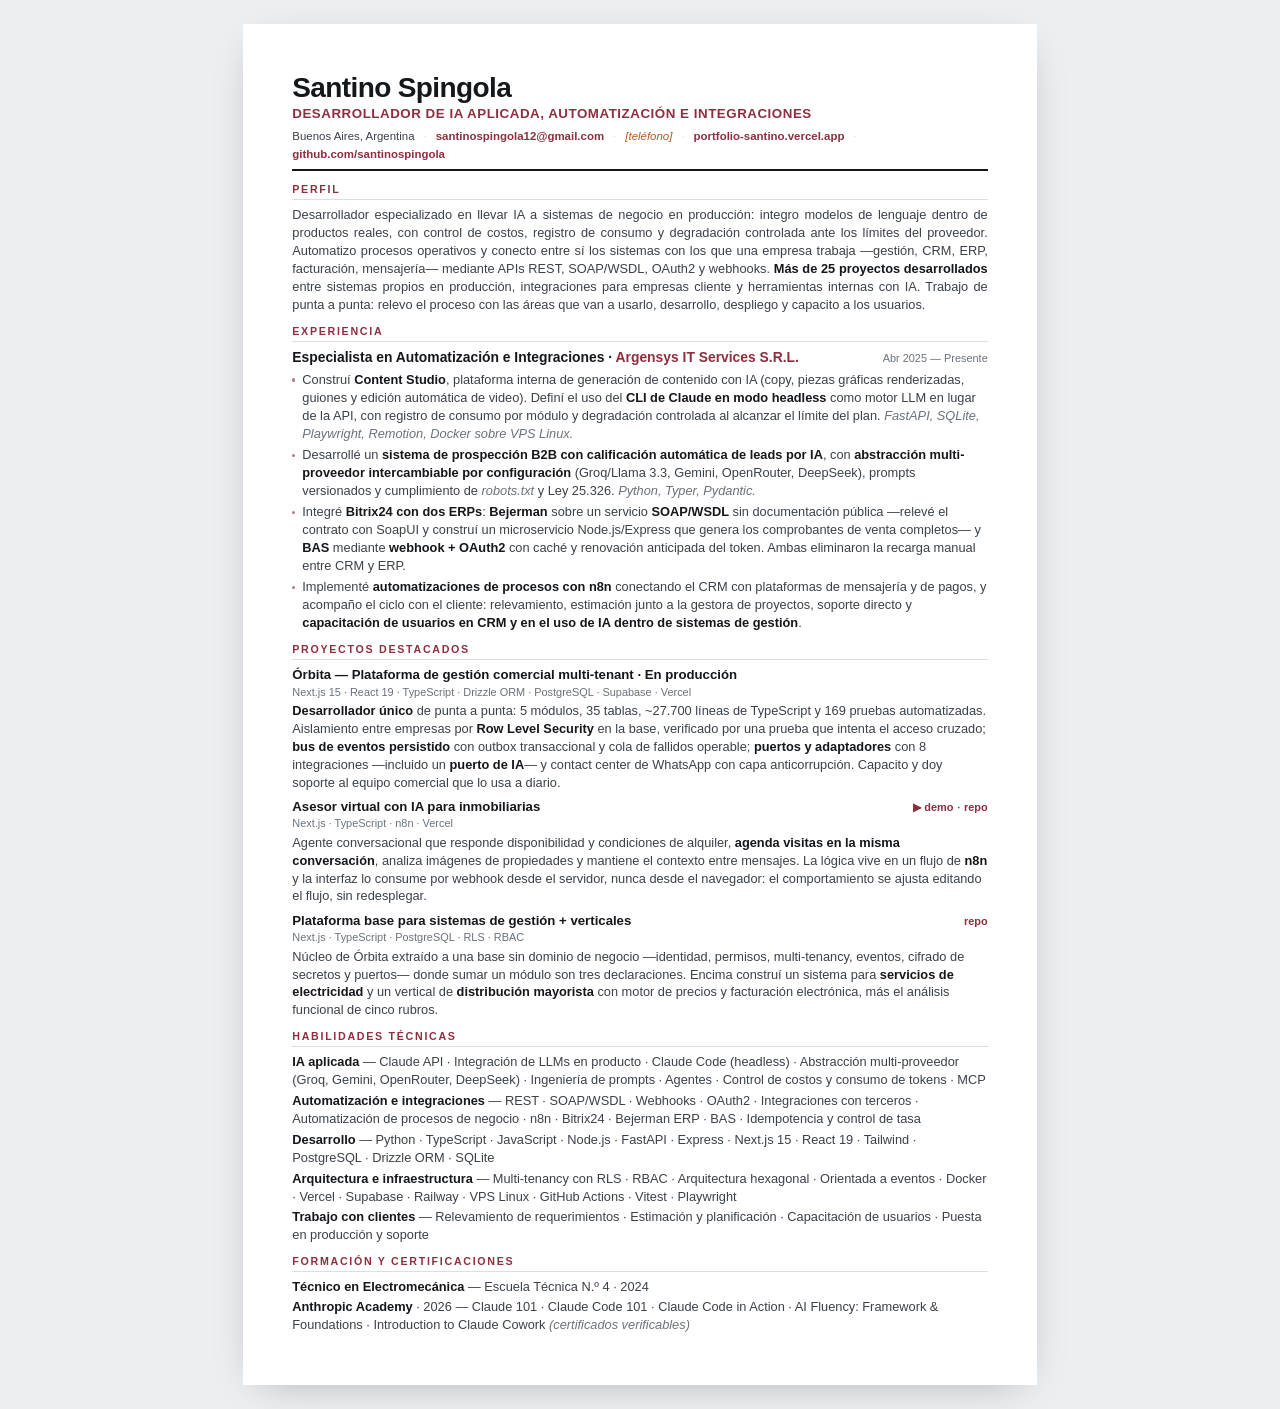
==== cv/index.html @ d1984c94 "CV publicado en /cv y enlazado desde nav, hero y contacto" ====
<!DOCTYPE html>
<html lang="es">
<head>
<meta charset="UTF-8">
<meta name="viewport" content="width=device-width, initial-scale=1.0">
<title>CV — Santino Spingola</title>
<style>
  @page { size: A4; margin: 11mm 12mm; }

  :root{
    --ink:#14171b;
    --soft:#3a4149;
    --mute:#6a727b;
    --line:#dbdfe4;
    --accent:#8E2F3F;
  }

  *{margin:0;padding:0;box-sizing:border-box;}
  body{
    font-family:"Inter","Segoe UI",Helvetica,Arial,sans-serif;
    color:var(--ink);
    background:#eceff2;
    font-size:9.6pt;
    line-height:1.4;
    -webkit-font-smoothing:antialiased;
  }
  .sheet{
    max-width:210mm; margin:24px auto; background:#fff;
    padding:13mm 13mm; box-shadow:0 10px 40px -18px rgba(0,0,0,.35);
  }

  header{border-bottom:2px solid var(--ink);padding-bottom:7px;margin-bottom:11px;}
  h1{font-size:21pt;line-height:1.05;letter-spacing:-.022em;font-weight:700;}
  .role{
    font-size:10pt;font-weight:600;color:var(--accent);
    letter-spacing:.04em;text-transform:uppercase;margin-top:2px;
  }
  .contact{
    margin-top:5px;font-size:8.6pt;color:var(--soft);
    display:flex;flex-wrap:wrap;gap:2px 9px;align-items:baseline;
  }
  .contact a{color:var(--accent);text-decoration:none;font-weight:600;}
  .contact .sep{color:var(--line);}
  .todo{color:#b4551d;font-style:italic;}

  section{margin-top:10px;}
  h2{
    font-size:8pt;font-weight:700;letter-spacing:.16em;text-transform:uppercase;
    color:var(--accent);border-bottom:1px solid var(--line);
    padding-bottom:2px;margin-bottom:6px;
  }
  .lead{color:var(--soft);text-align:justify;}

  .job-head{display:flex;justify-content:space-between;align-items:baseline;gap:12px;margin-bottom:4px;}
  .job-title{font-size:10.4pt;font-weight:700;}
  .job-title .org{color:var(--accent);}
  .job-date{font-size:8.2pt;color:var(--mute);white-space:nowrap;font-variant-numeric:tabular-nums;}

  ul{list-style:none;}
  li{position:relative;padding-left:10px;margin-bottom:3.5px;color:var(--soft);}
  li::before{
    content:"";position:absolute;left:0;top:.58em;
    width:3.2px;height:3.2px;border-radius:50%;background:var(--accent);opacity:.65;
  }
  b,strong{color:var(--ink);font-weight:650;}
  i{color:var(--mute);}

  .proj{margin-bottom:6.5px;}
  .proj:last-child{margin-bottom:0;}
  .proj-top{display:flex;justify-content:space-between;align-items:baseline;gap:10px;flex-wrap:wrap;}
  .proj-name{font-size:9.9pt;font-weight:700;}
  .proj-link{font-size:8.2pt;color:var(--accent);text-decoration:none;font-weight:600;white-space:nowrap;}
  .proj-stack{font-size:8.2pt;color:var(--mute);margin:0 0 2px;}
  .proj-txt{color:var(--soft);}

  .skill{color:var(--soft);margin-bottom:3px;}
  .skill b{color:var(--ink);}
  .row{color:var(--soft);margin-bottom:2px;}
  .row b{color:var(--ink);}

  @media print{
    body{background:#fff;font-size:8.7pt;line-height:1.32;}
    .sheet{box-shadow:none;margin:0;padding:0;max-width:none;}
    h1{font-size:19pt;}
    section{margin-top:8px;}
    h2{margin-bottom:5px;}
    li{margin-bottom:3px;}
    .skill{margin-bottom:2.5px;}
    .proj{margin-bottom:5.5px;}
    h2{break-after:avoid;}
    a{color:var(--accent)!important;}
  }
</style>
</head>
<body>
<div class="sheet">

  <header>
    <h1>Santino Spingola</h1>
    <p class="role">Desarrollador de IA Aplicada, Automatización e Integraciones</p>
    <div class="contact">
      <span>Buenos Aires, Argentina</span><span class="sep">·</span>
      <a href="mailto:santinospingola12@gmail.com">santinospingola12@gmail.com</a><span class="sep">·</span>
      <span class="todo">[teléfono]</span><span class="sep">·</span>
      <a href="https://portfolio-santino.vercel.app">portfolio-santino.vercel.app</a><span class="sep">·</span>
      <a href="https://github.com/santinospingola">github.com/santinospingola</a>
    </div>
  </header>

  <section>
    <h2>Perfil</h2>
    <p class="lead">Desarrollador especializado en llevar IA a sistemas de negocio en producción: integro modelos de lenguaje dentro de productos reales, con control de costos, registro de consumo y degradación controlada ante los límites del proveedor. Automatizo procesos operativos y conecto entre sí los sistemas con los que una empresa trabaja —gestión, CRM, ERP, facturación, mensajería— mediante APIs REST, SOAP/WSDL, OAuth2 y webhooks. <b>Más de 25 proyectos desarrollados</b> entre sistemas propios en producción, integraciones para empresas cliente y herramientas internas con IA. Trabajo de punta a punta: relevo el proceso con las áreas que van a usarlo, desarrollo, despliego y capacito a los usuarios.</p>
  </section>

  <section>
    <h2>Experiencia</h2>
    <div class="job-head">
      <p class="job-title">Especialista en Automatización e Integraciones · <span class="org">Argensys IT Services S.R.L.</span></p>
      <span class="job-date">Abr 2025 — Presente</span>
    </div>
    <ul>
      <li>Construí <b>Content Studio</b>, plataforma interna de generación de contenido con IA (copy, piezas gráficas renderizadas, guiones y edición automática de video). Definí el uso del <b>CLI de Claude en modo headless</b> como motor LLM en lugar de la API, con registro de consumo por módulo y degradación controlada al alcanzar el límite del plan. <i>FastAPI, SQLite, Playwright, Remotion, Docker sobre VPS Linux.</i></li>
      <li>Desarrollé un <b>sistema de prospección B2B con calificación automática de leads por IA</b>, con <b>abstracción multi-proveedor intercambiable por configuración</b> (Groq/Llama 3.3, Gemini, OpenRouter, DeepSeek), prompts versionados y cumplimiento de <i>robots.txt</i> y Ley 25.326. <i>Python, Typer, Pydantic.</i></li>
      <li>Integré <b>Bitrix24 con dos ERPs</b>: <b>Bejerman</b> sobre un servicio <b>SOAP/WSDL</b> sin documentación pública —relevé el contrato con SoapUI y construí un microservicio Node.js/Express que genera los comprobantes de venta completos— y <b>BAS</b> mediante <b>webhook + OAuth2</b> con caché y renovación anticipada del token. Ambas eliminaron la recarga manual entre CRM y ERP.</li>
      <li>Implementé <b>automatizaciones de procesos con n8n</b> conectando el CRM con plataformas de mensajería y de pagos, y acompaño el ciclo con el cliente: relevamiento, estimación junto a la gestora de proyectos, soporte directo y <b>capacitación de usuarios en CRM y en el uso de IA dentro de sistemas de gestión</b>.</li>
    </ul>
  </section>

  <section>
    <h2>Proyectos destacados</h2>

    <div class="proj">
      <div class="proj-top">
        <span class="proj-name">Órbita — Plataforma de gestión comercial multi-tenant · En producción</span>
      </div>
      <p class="proj-stack">Next.js 15 · React 19 · TypeScript · Drizzle ORM · PostgreSQL · Supabase · Vercel</p>
      <p class="proj-txt"><b>Desarrollador único</b> de punta a punta: 5 módulos, 35 tablas, ~27.700 líneas de TypeScript y 169 pruebas automatizadas. Aislamiento entre empresas por <b>Row Level Security</b> en la base, verificado por una prueba que intenta el acceso cruzado; <b>bus de eventos persistido</b> con outbox transaccional y cola de fallidos operable; <b>puertos y adaptadores</b> con 8 integraciones —incluido un <b>puerto de IA</b>— y contact center de WhatsApp con capa anticorrupción. Capacito y doy soporte al equipo comercial que lo usa a diario.</p>
    </div>

    <div class="proj">
      <div class="proj-top">
        <span class="proj-name">Asesor virtual con IA para inmobiliarias</span>
        <span><a class="proj-link" href="https://sistema-inmobiliarias.vercel.app">▶ demo</a> · <a class="proj-link" href="https://github.com/santinospingola/argensys-chatbot">repo</a></span>
      </div>
      <p class="proj-stack">Next.js · TypeScript · n8n · Vercel</p>
      <p class="proj-txt">Agente conversacional que responde disponibilidad y condiciones de alquiler, <b>agenda visitas en la misma conversación</b>, analiza imágenes de propiedades y mantiene el contexto entre mensajes. La lógica vive en un flujo de <b>n8n</b> y la interfaz lo consume por webhook desde el servidor, nunca desde el navegador: el comportamiento se ajusta editando el flujo, sin redesplegar.</p>
    </div>

    <div class="proj">
      <div class="proj-top">
        <span class="proj-name">Plataforma base para sistemas de gestión + verticales</span>
        <span><a class="proj-link" href="https://github.com/santinospingola/gestion-starter">repo</a></span>
      </div>
      <p class="proj-stack">Next.js · TypeScript · PostgreSQL · RLS · RBAC</p>
      <p class="proj-txt">Núcleo de Órbita extraído a una base sin dominio de negocio —identidad, permisos, multi-tenancy, eventos, cifrado de secretos y puertos— donde sumar un módulo son tres declaraciones. Encima construí un sistema para <b>servicios de electricidad</b> y un vertical de <b>distribución mayorista</b> con motor de precios y facturación electrónica, más el análisis funcional de cinco rubros.</p>
    </div>
  </section>

  <section>
    <h2>Habilidades técnicas</h2>
    <p class="skill"><b>IA aplicada</b> — Claude API · Integración de LLMs en producto · Claude Code (headless) · Abstracción multi-proveedor (Groq, Gemini, OpenRouter, DeepSeek) · Ingeniería de prompts · Agentes · Control de costos y consumo de tokens · MCP</p>
    <p class="skill"><b>Automatización e integraciones</b> — REST · SOAP/WSDL · Webhooks · OAuth2 · Integraciones con terceros · Automatización de procesos de negocio · n8n · Bitrix24 · Bejerman ERP · BAS · Idempotencia y control de tasa</p>
    <p class="skill"><b>Desarrollo</b> — Python · TypeScript · JavaScript · Node.js · FastAPI · Express · Next.js 15 · React 19 · Tailwind · PostgreSQL · Drizzle ORM · SQLite</p>
    <p class="skill"><b>Arquitectura e infraestructura</b> — Multi-tenancy con RLS · RBAC · Arquitectura hexagonal · Orientada a eventos · Docker · Vercel · Supabase · Railway · VPS Linux · GitHub Actions · Vitest · Playwright</p>
    <p class="skill"><b>Trabajo con clientes</b> — Relevamiento de requerimientos · Estimación y planificación · Capacitación de usuarios · Puesta en producción y soporte</p>
  </section>

  <section>
    <h2>Formación y certificaciones</h2>
    <p class="row"><b>Técnico en Electromecánica</b> — Escuela Técnica N.º 4 · 2024</p>
    <p class="row"><b>Anthropic Academy</b> · 2026 — Claude 101 · Claude Code 101 · Claude Code in Action · AI Fluency: Framework &amp; Foundations · Introduction to Claude Cowork <i>(certificados verificables)</i></p>
  </section>

</div>
</body>
</html>
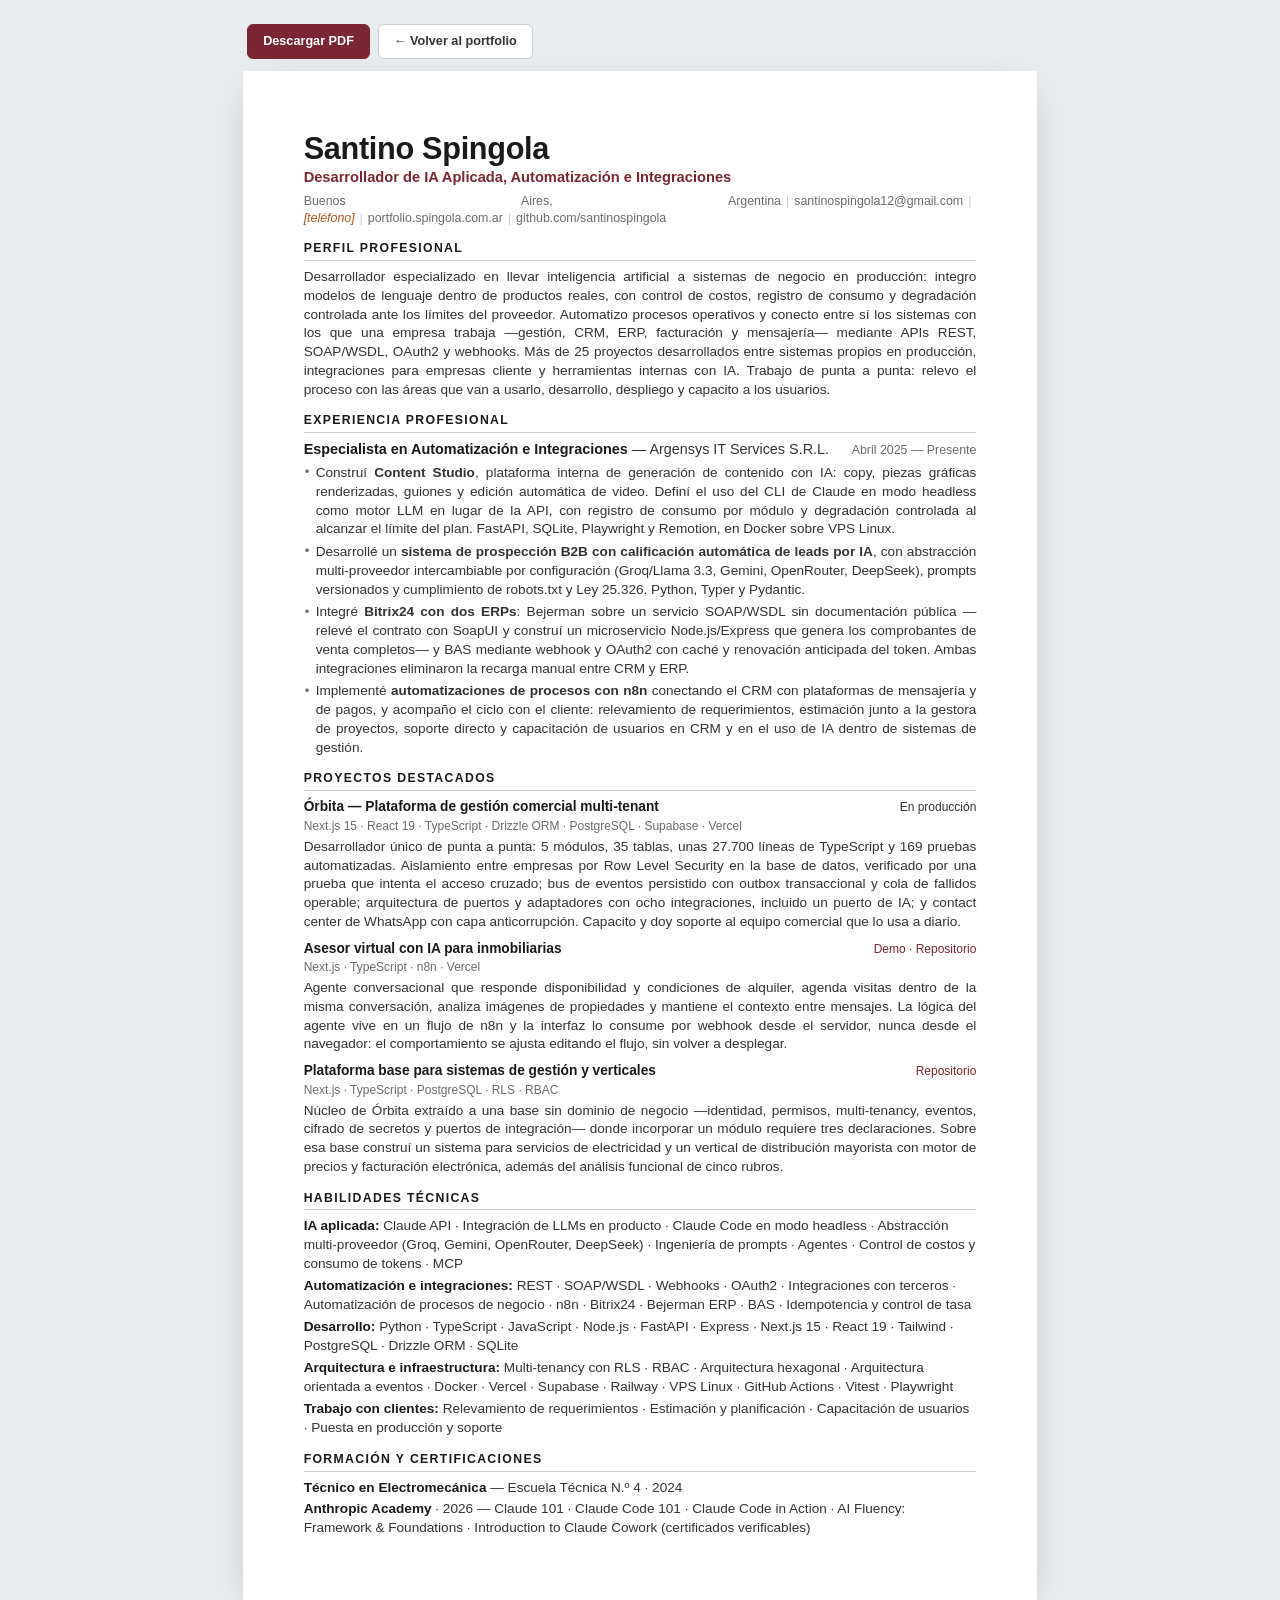
==== commit 001f4f5d: "CV en PDF descargable y dominio propio" ====
--- a/cv/index.html
+++ b/cv/index.html
@@ -5,124 +5,183 @@
 <meta name="viewport" content="width=device-width, initial-scale=1.0">
 <title>CV — Santino Spingola</title>
 <style>
-  @page { size: A4; margin: 11mm 12mm; }
+  @page { size: A4; margin: 12mm 13mm; }
 
   :root{
-    --ink:#14171b;
-    --soft:#3a4149;
-    --mute:#6a727b;
-    --line:#dbdfe4;
-    --accent:#8E2F3F;
+    --ink:#1a1a1a;
+    --body:#333333;
+    --mute:#6b6b6b;
+    --rule:#c9ccd1;
+    --accent:#7a2733;
   }
 
   *{margin:0;padding:0;box-sizing:border-box;}
+
   body{
-    font-family:"Inter","Segoe UI",Helvetica,Arial,sans-serif;
-    color:var(--ink);
-    background:#eceff2;
-    font-size:9.6pt;
-    line-height:1.4;
+    font-family:"Calibri","Carlito","Inter","Segoe UI",Arial,sans-serif;
+    color:var(--body);
+    background:#e9ecef;
+    font-size:10.2pt;
+    line-height:1.38;
     -webkit-font-smoothing:antialiased;
   }
+
   .sheet{
     max-width:210mm; margin:24px auto; background:#fff;
-    padding:13mm 13mm; box-shadow:0 10px 40px -18px rgba(0,0,0,.35);
-  }
-
-  header{border-bottom:2px solid var(--ink);padding-bottom:7px;margin-bottom:11px;}
-  h1{font-size:21pt;line-height:1.05;letter-spacing:-.022em;font-weight:700;}
+    padding:16mm 16mm; box-shadow:0 10px 40px -18px rgba(0,0,0,.35);
+  }
+
+  /* ---------- Encabezado ---------- */
+  header{ margin-bottom:12px; }
+  h1{
+    font-size:23pt; font-weight:700; color:var(--ink);
+    letter-spacing:-.01em; line-height:1.1;
+  }
   .role{
-    font-size:10pt;font-weight:600;color:var(--accent);
-    letter-spacing:.04em;text-transform:uppercase;margin-top:2px;
-  }
-  .contact{
-    margin-top:5px;font-size:8.6pt;color:var(--soft);
-    display:flex;flex-wrap:wrap;gap:2px 9px;align-items:baseline;
-  }
-  .contact a{color:var(--accent);text-decoration:none;font-weight:600;}
-  .contact .sep{color:var(--line);}
-  .todo{color:#b4551d;font-style:italic;}
-
-  section{margin-top:10px;}
+    font-size:11pt; color:var(--accent); font-weight:600;
+    margin-top:1px; margin-bottom:6px;
+  }
+  .contact{ font-size:9.3pt; color:var(--mute); }
+  .contact a{ color:var(--mute); text-decoration:none; }
+  .contact a:hover{ text-decoration:underline; }
+  .contact .sep{ margin:0 5px; color:var(--rule); }
+  .todo{ color:#b4551d; font-style:italic; }
+
+  /* ---------- Secciones ---------- */
+  section{ margin-top:13px; }
   h2{
-    font-size:8pt;font-weight:700;letter-spacing:.16em;text-transform:uppercase;
-    color:var(--accent);border-bottom:1px solid var(--line);
-    padding-bottom:2px;margin-bottom:6px;
-  }
-  .lead{color:var(--soft);text-align:justify;}
-
-  .job-head{display:flex;justify-content:space-between;align-items:baseline;gap:12px;margin-bottom:4px;}
-  .job-title{font-size:10.4pt;font-weight:700;}
-  .job-title .org{color:var(--accent);}
-  .job-date{font-size:8.2pt;color:var(--mute);white-space:nowrap;font-variant-numeric:tabular-nums;}
-
-  ul{list-style:none;}
-  li{position:relative;padding-left:10px;margin-bottom:3.5px;color:var(--soft);}
+    font-size:9.2pt; font-weight:700; color:var(--ink);
+    letter-spacing:.11em; text-transform:uppercase;
+    border-bottom:1px solid var(--rule);
+    padding-bottom:3px; margin-bottom:7px;
+  }
+
+  p{ text-align:justify; }
+
+  /* ---------- Experiencia ---------- */
+  .job-head{
+    display:flex; justify-content:space-between;
+    align-items:baseline; gap:14px; margin-bottom:4px;
+  }
+  .job-title{ font-size:10.8pt; font-weight:700; color:var(--ink); }
+  .job-org{ font-weight:400; color:var(--body); }
+  .job-date{
+    font-size:9.3pt; color:var(--mute); white-space:nowrap;
+    font-variant-numeric:tabular-nums;
+  }
+
+  ul{ list-style:none; }
+  li{
+    position:relative; padding-left:12px;
+    margin-bottom:4px; text-align:justify;
+  }
   li::before{
-    content:"";position:absolute;left:0;top:.58em;
-    width:3.2px;height:3.2px;border-radius:50%;background:var(--accent);opacity:.65;
-  }
-  b,strong{color:var(--ink);font-weight:650;}
-  i{color:var(--mute);}
-
-  .proj{margin-bottom:6.5px;}
-  .proj:last-child{margin-bottom:0;}
-  .proj-top{display:flex;justify-content:space-between;align-items:baseline;gap:10px;flex-wrap:wrap;}
-  .proj-name{font-size:9.9pt;font-weight:700;}
-  .proj-link{font-size:8.2pt;color:var(--accent);text-decoration:none;font-weight:600;white-space:nowrap;}
-  .proj-stack{font-size:8.2pt;color:var(--mute);margin:0 0 2px;}
-  .proj-txt{color:var(--soft);}
-
-  .skill{color:var(--soft);margin-bottom:3px;}
-  .skill b{color:var(--ink);}
-  .row{color:var(--soft);margin-bottom:2px;}
-  .row b{color:var(--ink);}
+    content:"•"; position:absolute; left:1px; top:-.05em;
+    color:var(--mute); font-size:10pt;
+  }
+
+  /* ---------- Proyectos ---------- */
+  .proj{ margin-bottom:8px; }
+  .proj:last-child{ margin-bottom:0; }
+  .proj-head{
+    display:flex; justify-content:space-between;
+    align-items:baseline; gap:12px; flex-wrap:wrap;
+  }
+  .proj-name{ font-size:10.3pt; font-weight:700; color:var(--ink); }
+  .proj-links{ font-size:9pt; white-space:nowrap; }
+  .proj-links a{ color:var(--accent); text-decoration:none; }
+  .proj-links a:hover{ text-decoration:underline; }
+  .proj-stack{ font-size:9pt; color:var(--mute); margin:1px 0 3px; text-align:left; }
+
+  /* ---------- Habilidades y formación ---------- */
+  .skill{ margin-bottom:3.5px; text-align:left; }
+  .skill-label{ font-weight:700; color:var(--ink); }
+  .row{ margin-bottom:3px; text-align:left; }
+  .row b{ color:var(--ink); font-weight:700; }
+
+
+  /* ---------- Barra de acciones (solo pantalla) ---------- */
+  .actions{
+    max-width:210mm; margin:24px auto -12px; padding:0 4px;
+    display:flex; gap:8px; flex-wrap:wrap;
+  }
+  .actions a{
+    font-size:9.5pt; font-weight:600; text-decoration:none;
+    padding:8px 15px; border-radius:6px;
+    border:1px solid var(--rule); color:var(--body); background:#fff;
+  }
+  .actions a.primary{ background:var(--accent); border-color:var(--accent); color:#fff; }
+  @media print{ .actions{ display:none !important; } }
 
   @media print{
-    body{background:#fff;font-size:8.7pt;line-height:1.32;}
-    .sheet{box-shadow:none;margin:0;padding:0;max-width:none;}
-    h1{font-size:19pt;}
-    section{margin-top:8px;}
-    h2{margin-bottom:5px;}
-    li{margin-bottom:3px;}
-    .skill{margin-bottom:2.5px;}
-    .proj{margin-bottom:5.5px;}
-    h2{break-after:avoid;}
-    a{color:var(--accent)!important;}
+    body{ background:#fff; font-size:9.1pt; line-height:1.29; }
+    .sheet{ box-shadow:none; margin:0; padding:0; max-width:none; }
+    h1{ font-size:20pt; }
+    header{ margin-bottom:10px; }
+    section{ margin-top:9px; }
+    h2{ break-after:avoid; margin-bottom:5px; font-size:8.8pt; }
+    li{ margin-bottom:3px; }
+    .proj{ margin-bottom:6px; break-inside:avoid; }
+    .proj-stack{ margin:0 0 2px; }
+    .skill{ margin-bottom:3px; }
+    a{ color:inherit; }
+    .proj-links a{ color:var(--accent); }
   }
 </style>
 </head>
 <body>
+<div class="actions">
+  <a class="primary" href="CV-Santino-Spingola.pdf" download>Descargar PDF</a>
+  <a href="https://portfolio.spingola.com.ar">← Volver al portfolio</a>
+</div>
 <div class="sheet">
 
   <header>
     <h1>Santino Spingola</h1>
     <p class="role">Desarrollador de IA Aplicada, Automatización e Integraciones</p>
-    <div class="contact">
-      <span>Buenos Aires, Argentina</span><span class="sep">·</span>
-      <a href="mailto:santinospingola12@gmail.com">santinospingola12@gmail.com</a><span class="sep">·</span>
-      <span class="todo">[teléfono]</span><span class="sep">·</span>
-      <a href="https://portfolio-santino.vercel.app">portfolio-santino.vercel.app</a><span class="sep">·</span>
-      <a href="https://github.com/santinospingola">github.com/santinospingola</a>
-    </div>
+    <p class="contact">
+      Buenos Aires, Argentina<span class="sep">|</span><a
+        href="mailto:santinospingola12@gmail.com">santinospingola12@gmail.com</a><span class="sep">|</span><span
+        class="todo">[teléfono]</span><span class="sep">|</span><a
+        href="https://portfolio.spingola.com.ar">portfolio.spingola.com.ar</a><span class="sep">|</span><a
+        href="https://github.com/santinospingola">github.com/santinospingola</a>
+    </p>
   </header>
 
   <section>
-    <h2>Perfil</h2>
-    <p class="lead">Desarrollador especializado en llevar IA a sistemas de negocio en producción: integro modelos de lenguaje dentro de productos reales, con control de costos, registro de consumo y degradación controlada ante los límites del proveedor. Automatizo procesos operativos y conecto entre sí los sistemas con los que una empresa trabaja —gestión, CRM, ERP, facturación, mensajería— mediante APIs REST, SOAP/WSDL, OAuth2 y webhooks. <b>Más de 25 proyectos desarrollados</b> entre sistemas propios en producción, integraciones para empresas cliente y herramientas internas con IA. Trabajo de punta a punta: relevo el proceso con las áreas que van a usarlo, desarrollo, despliego y capacito a los usuarios.</p>
-  </section>
-
-  <section>
-    <h2>Experiencia</h2>
+    <h2>Perfil profesional</h2>
+    <p>Desarrollador especializado en llevar inteligencia artificial a sistemas de negocio en producción: integro
+      modelos de lenguaje dentro de productos reales, con control de costos, registro de consumo y degradación
+      controlada ante los límites del proveedor. Automatizo procesos operativos y conecto entre sí los sistemas con los
+      que una empresa trabaja —gestión, CRM, ERP, facturación y mensajería— mediante APIs REST, SOAP/WSDL, OAuth2 y
+      webhooks. Más de 25 proyectos desarrollados entre sistemas propios en producción, integraciones para empresas
+      cliente y herramientas internas con IA. Trabajo de punta a punta: relevo el proceso con las áreas que van a
+      usarlo, desarrollo, despliego y capacito a los usuarios.</p>
+  </section>
+
+  <section>
+    <h2>Experiencia profesional</h2>
     <div class="job-head">
-      <p class="job-title">Especialista en Automatización e Integraciones · <span class="org">Argensys IT Services S.R.L.</span></p>
-      <span class="job-date">Abr 2025 — Presente</span>
+      <p class="job-title">Especialista en Automatización e Integraciones <span class="job-org">— Argensys IT Services
+          S.R.L.</span></p>
+      <span class="job-date">Abril 2025 — Presente</span>
     </div>
     <ul>
-      <li>Construí <b>Content Studio</b>, plataforma interna de generación de contenido con IA (copy, piezas gráficas renderizadas, guiones y edición automática de video). Definí el uso del <b>CLI de Claude en modo headless</b> como motor LLM en lugar de la API, con registro de consumo por módulo y degradación controlada al alcanzar el límite del plan. <i>FastAPI, SQLite, Playwright, Remotion, Docker sobre VPS Linux.</i></li>
-      <li>Desarrollé un <b>sistema de prospección B2B con calificación automática de leads por IA</b>, con <b>abstracción multi-proveedor intercambiable por configuración</b> (Groq/Llama 3.3, Gemini, OpenRouter, DeepSeek), prompts versionados y cumplimiento de <i>robots.txt</i> y Ley 25.326. <i>Python, Typer, Pydantic.</i></li>
-      <li>Integré <b>Bitrix24 con dos ERPs</b>: <b>Bejerman</b> sobre un servicio <b>SOAP/WSDL</b> sin documentación pública —relevé el contrato con SoapUI y construí un microservicio Node.js/Express que genera los comprobantes de venta completos— y <b>BAS</b> mediante <b>webhook + OAuth2</b> con caché y renovación anticipada del token. Ambas eliminaron la recarga manual entre CRM y ERP.</li>
-      <li>Implementé <b>automatizaciones de procesos con n8n</b> conectando el CRM con plataformas de mensajería y de pagos, y acompaño el ciclo con el cliente: relevamiento, estimación junto a la gestora de proyectos, soporte directo y <b>capacitación de usuarios en CRM y en el uso de IA dentro de sistemas de gestión</b>.</li>
+      <li>Construí <b>Content Studio</b>, plataforma interna de generación de contenido con IA: copy, piezas gráficas
+        renderizadas, guiones y edición automática de video. Definí el uso del CLI de Claude en modo headless como motor
+        LLM en lugar de la API, con registro de consumo por módulo y degradación controlada al alcanzar el límite del
+        plan. FastAPI, SQLite, Playwright y Remotion, en Docker sobre VPS Linux.</li>
+      <li>Desarrollé un <b>sistema de prospección B2B con calificación automática de leads por IA</b>, con abstracción
+        multi-proveedor intercambiable por configuración (Groq/Llama 3.3, Gemini, OpenRouter, DeepSeek), prompts
+        versionados y cumplimiento de robots.txt y Ley 25.326. Python, Typer y Pydantic.</li>
+      <li>Integré <b>Bitrix24 con dos ERPs</b>: Bejerman sobre un servicio SOAP/WSDL sin documentación pública —relevé
+        el contrato con SoapUI y construí un microservicio Node.js/Express que genera los comprobantes de venta
+        completos— y BAS mediante webhook y OAuth2 con caché y renovación anticipada del token. Ambas integraciones
+        eliminaron la recarga manual entre CRM y ERP.</li>
+      <li>Implementé <b>automatizaciones de procesos con n8n</b> conectando el CRM con plataformas de mensajería y de
+        pagos, y acompaño el ciclo con el cliente: relevamiento de requerimientos, estimación junto a la gestora de
+        proyectos, soporte directo y capacitación de usuarios en CRM y en el uso de IA dentro de sistemas de gestión.
+      </li>
     </ul>
   </section>
 
@@ -130,45 +189,66 @@
     <h2>Proyectos destacados</h2>
 
     <div class="proj">
-      <div class="proj-top">
-        <span class="proj-name">Órbita — Plataforma de gestión comercial multi-tenant · En producción</span>
+      <div class="proj-head">
+        <span class="proj-name">Órbita — Plataforma de gestión comercial multi-tenant</span>
+        <span class="proj-links">En producción</span>
       </div>
       <p class="proj-stack">Next.js 15 · React 19 · TypeScript · Drizzle ORM · PostgreSQL · Supabase · Vercel</p>
-      <p class="proj-txt"><b>Desarrollador único</b> de punta a punta: 5 módulos, 35 tablas, ~27.700 líneas de TypeScript y 169 pruebas automatizadas. Aislamiento entre empresas por <b>Row Level Security</b> en la base, verificado por una prueba que intenta el acceso cruzado; <b>bus de eventos persistido</b> con outbox transaccional y cola de fallidos operable; <b>puertos y adaptadores</b> con 8 integraciones —incluido un <b>puerto de IA</b>— y contact center de WhatsApp con capa anticorrupción. Capacito y doy soporte al equipo comercial que lo usa a diario.</p>
+      <p>Desarrollador único de punta a punta: 5 módulos, 35 tablas, unas 27.700 líneas de TypeScript y 169 pruebas
+        automatizadas. Aislamiento entre empresas por Row Level Security en la base de datos, verificado por una prueba
+        que intenta el acceso cruzado; bus de eventos persistido con outbox transaccional y cola de fallidos operable;
+        arquitectura de puertos y adaptadores con ocho integraciones, incluido un puerto de IA; y contact center de
+        WhatsApp con capa anticorrupción. Capacito y doy soporte al equipo comercial que lo usa a diario.</p>
     </div>
 
     <div class="proj">
-      <div class="proj-top">
+      <div class="proj-head">
         <span class="proj-name">Asesor virtual con IA para inmobiliarias</span>
-        <span><a class="proj-link" href="https://sistema-inmobiliarias.vercel.app">▶ demo</a> · <a class="proj-link" href="https://github.com/santinospingola/argensys-chatbot">repo</a></span>
+        <span class="proj-links"><a href="https://sistema-inmobiliarias.vercel.app">Demo</a> · <a
+            href="https://github.com/santinospingola/argensys-chatbot">Repositorio</a></span>
       </div>
       <p class="proj-stack">Next.js · TypeScript · n8n · Vercel</p>
-      <p class="proj-txt">Agente conversacional que responde disponibilidad y condiciones de alquiler, <b>agenda visitas en la misma conversación</b>, analiza imágenes de propiedades y mantiene el contexto entre mensajes. La lógica vive en un flujo de <b>n8n</b> y la interfaz lo consume por webhook desde el servidor, nunca desde el navegador: el comportamiento se ajusta editando el flujo, sin redesplegar.</p>
+      <p>Agente conversacional que responde disponibilidad y condiciones de alquiler, agenda visitas dentro de la misma
+        conversación, analiza imágenes de propiedades y mantiene el contexto entre mensajes. La lógica del agente vive
+        en un flujo de n8n y la interfaz lo consume por webhook desde el servidor, nunca desde el navegador: el
+        comportamiento se ajusta editando el flujo, sin volver a desplegar.</p>
     </div>
 
     <div class="proj">
-      <div class="proj-top">
-        <span class="proj-name">Plataforma base para sistemas de gestión + verticales</span>
-        <span><a class="proj-link" href="https://github.com/santinospingola/gestion-starter">repo</a></span>
+      <div class="proj-head">
+        <span class="proj-name">Plataforma base para sistemas de gestión y verticales</span>
+        <span class="proj-links"><a href="https://github.com/santinospingola/gestion-starter">Repositorio</a></span>
       </div>
       <p class="proj-stack">Next.js · TypeScript · PostgreSQL · RLS · RBAC</p>
-      <p class="proj-txt">Núcleo de Órbita extraído a una base sin dominio de negocio —identidad, permisos, multi-tenancy, eventos, cifrado de secretos y puertos— donde sumar un módulo son tres declaraciones. Encima construí un sistema para <b>servicios de electricidad</b> y un vertical de <b>distribución mayorista</b> con motor de precios y facturación electrónica, más el análisis funcional de cinco rubros.</p>
+      <p>Núcleo de Órbita extraído a una base sin dominio de negocio —identidad, permisos, multi-tenancy, eventos,
+        cifrado de secretos y puertos de integración— donde incorporar un módulo requiere tres declaraciones. Sobre esa
+        base construí un sistema para servicios de electricidad y un vertical de distribución mayorista con motor de
+        precios y facturación electrónica, además del análisis funcional de cinco rubros.</p>
     </div>
   </section>
 
   <section>
     <h2>Habilidades técnicas</h2>
-    <p class="skill"><b>IA aplicada</b> — Claude API · Integración de LLMs en producto · Claude Code (headless) · Abstracción multi-proveedor (Groq, Gemini, OpenRouter, DeepSeek) · Ingeniería de prompts · Agentes · Control de costos y consumo de tokens · MCP</p>
-    <p class="skill"><b>Automatización e integraciones</b> — REST · SOAP/WSDL · Webhooks · OAuth2 · Integraciones con terceros · Automatización de procesos de negocio · n8n · Bitrix24 · Bejerman ERP · BAS · Idempotencia y control de tasa</p>
-    <p class="skill"><b>Desarrollo</b> — Python · TypeScript · JavaScript · Node.js · FastAPI · Express · Next.js 15 · React 19 · Tailwind · PostgreSQL · Drizzle ORM · SQLite</p>
-    <p class="skill"><b>Arquitectura e infraestructura</b> — Multi-tenancy con RLS · RBAC · Arquitectura hexagonal · Orientada a eventos · Docker · Vercel · Supabase · Railway · VPS Linux · GitHub Actions · Vitest · Playwright</p>
-    <p class="skill"><b>Trabajo con clientes</b> — Relevamiento de requerimientos · Estimación y planificación · Capacitación de usuarios · Puesta en producción y soporte</p>
+    <p class="skill"><span class="skill-label">IA aplicada:</span> Claude API · Integración de LLMs en producto · Claude
+      Code en modo headless · Abstracción multi-proveedor (Groq, Gemini, OpenRouter, DeepSeek) · Ingeniería de prompts ·
+      Agentes · Control de costos y consumo de tokens · MCP</p>
+    <p class="skill"><span class="skill-label">Automatización e integraciones:</span> REST · SOAP/WSDL · Webhooks ·
+      OAuth2 · Integraciones con terceros · Automatización de procesos de negocio · n8n · Bitrix24 · Bejerman ERP · BAS ·
+      Idempotencia y control de tasa</p>
+    <p class="skill"><span class="skill-label">Desarrollo:</span> Python · TypeScript · JavaScript · Node.js · FastAPI ·
+      Express · Next.js 15 · React 19 · Tailwind · PostgreSQL · Drizzle ORM · SQLite</p>
+    <p class="skill"><span class="skill-label">Arquitectura e infraestructura:</span> Multi-tenancy con RLS · RBAC ·
+      Arquitectura hexagonal · Arquitectura orientada a eventos · Docker · Vercel · Supabase · Railway · VPS Linux ·
+      GitHub Actions · Vitest · Playwright</p>
+    <p class="skill"><span class="skill-label">Trabajo con clientes:</span> Relevamiento de requerimientos · Estimación
+      y planificación · Capacitación de usuarios · Puesta en producción y soporte</p>
   </section>
 
   <section>
     <h2>Formación y certificaciones</h2>
     <p class="row"><b>Técnico en Electromecánica</b> — Escuela Técnica N.º 4 · 2024</p>
-    <p class="row"><b>Anthropic Academy</b> · 2026 — Claude 101 · Claude Code 101 · Claude Code in Action · AI Fluency: Framework &amp; Foundations · Introduction to Claude Cowork <i>(certificados verificables)</i></p>
+    <p class="row"><b>Anthropic Academy</b> · 2026 — Claude 101 · Claude Code 101 · Claude Code in Action · AI Fluency:
+      Framework &amp; Foundations · Introduction to Claude Cowork (certificados verificables)</p>
   </section>
 
 </div>
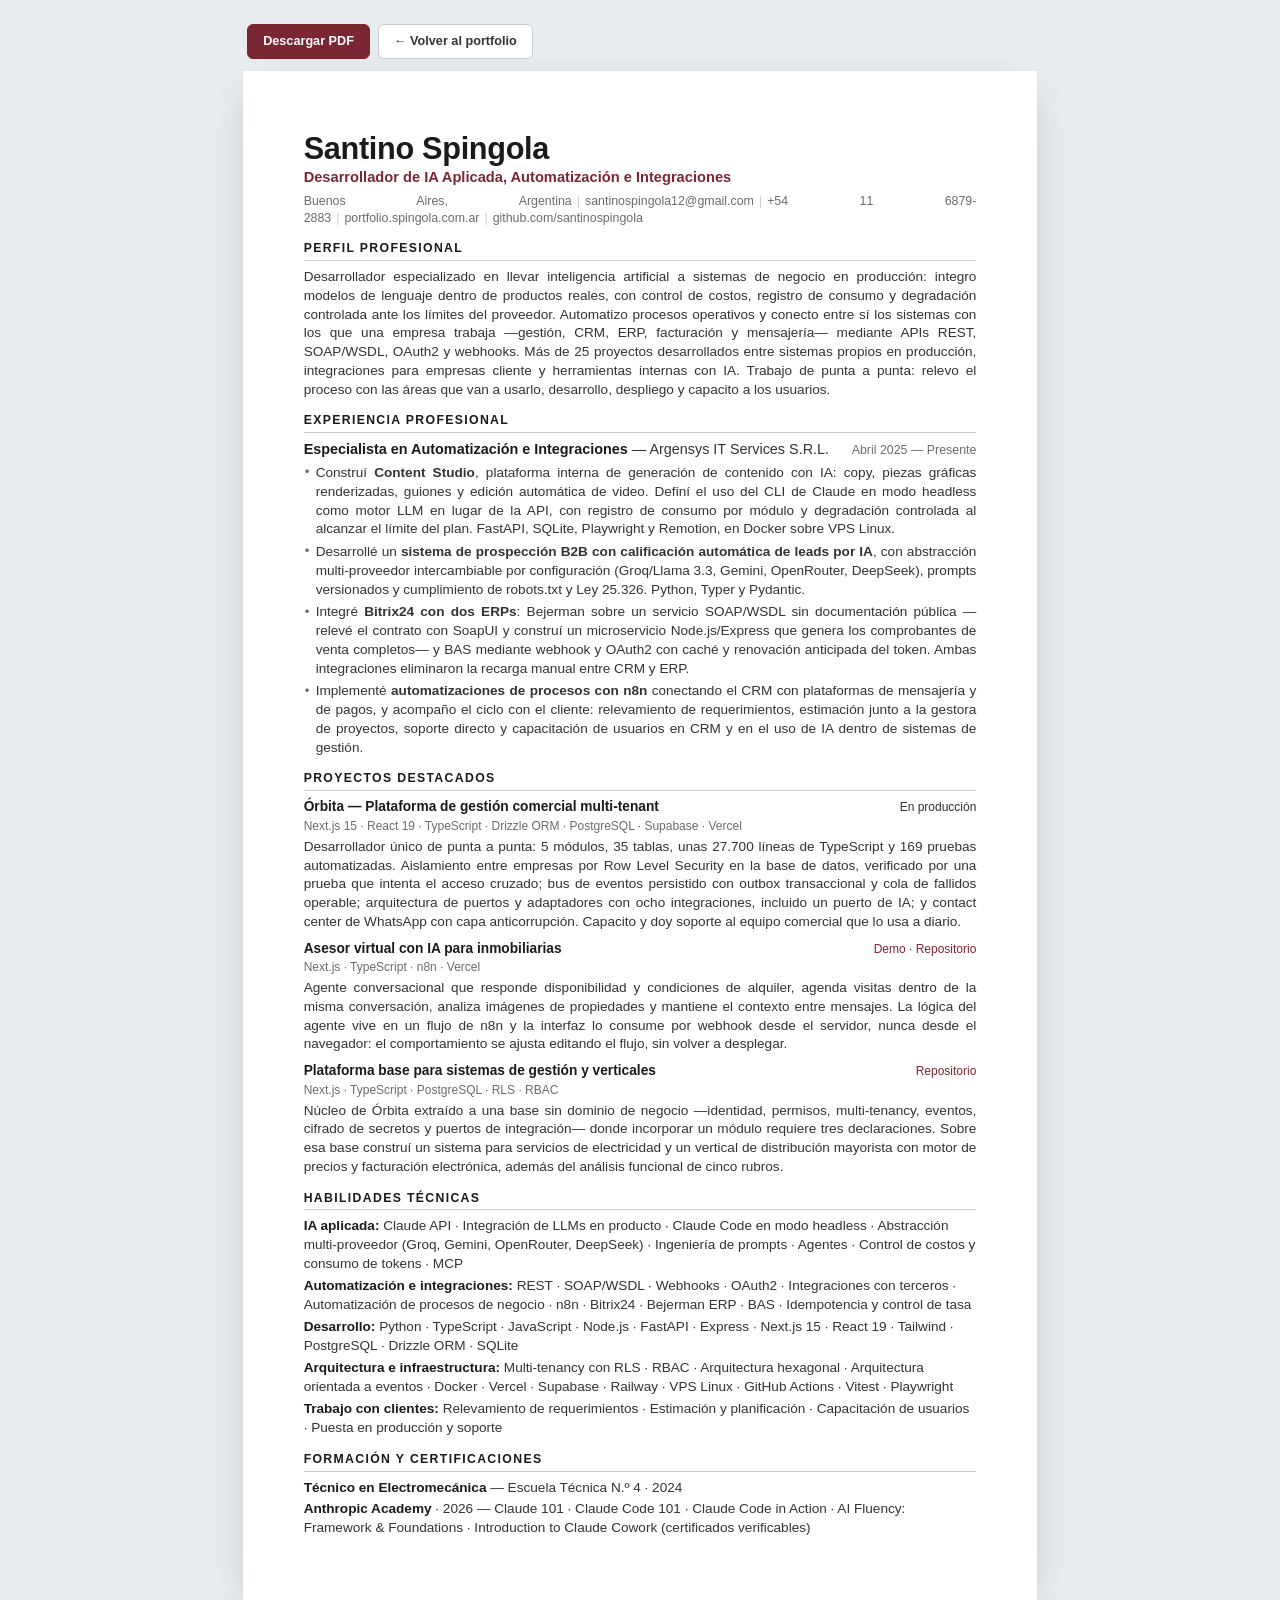
==== commit e8a22ed3: "CV: telefono de contacto" ====
--- a/cv/index.html
+++ b/cv/index.html
@@ -45,7 +45,6 @@
   .contact a{ color:var(--mute); text-decoration:none; }
   .contact a:hover{ text-decoration:underline; }
   .contact .sep{ margin:0 5px; color:var(--rule); }
-  .todo{ color:#b4551d; font-style:italic; }
 
   /* ---------- Secciones ---------- */
   section{ margin-top:13px; }
@@ -141,8 +140,7 @@
     <p class="role">Desarrollador de IA Aplicada, Automatización e Integraciones</p>
     <p class="contact">
       Buenos Aires, Argentina<span class="sep">|</span><a
-        href="mailto:santinospingola12@gmail.com">santinospingola12@gmail.com</a><span class="sep">|</span><span
-        class="todo">[teléfono]</span><span class="sep">|</span><a
+        href="mailto:santinospingola12@gmail.com">santinospingola12@gmail.com</a><span class="sep">|</span><a href="tel:+541168792883">+54 11 6879-2883</a><span class="sep">|</span><a
         href="https://portfolio.spingola.com.ar">portfolio.spingola.com.ar</a><span class="sep">|</span><a
         href="https://github.com/santinospingola">github.com/santinospingola</a>
     </p>
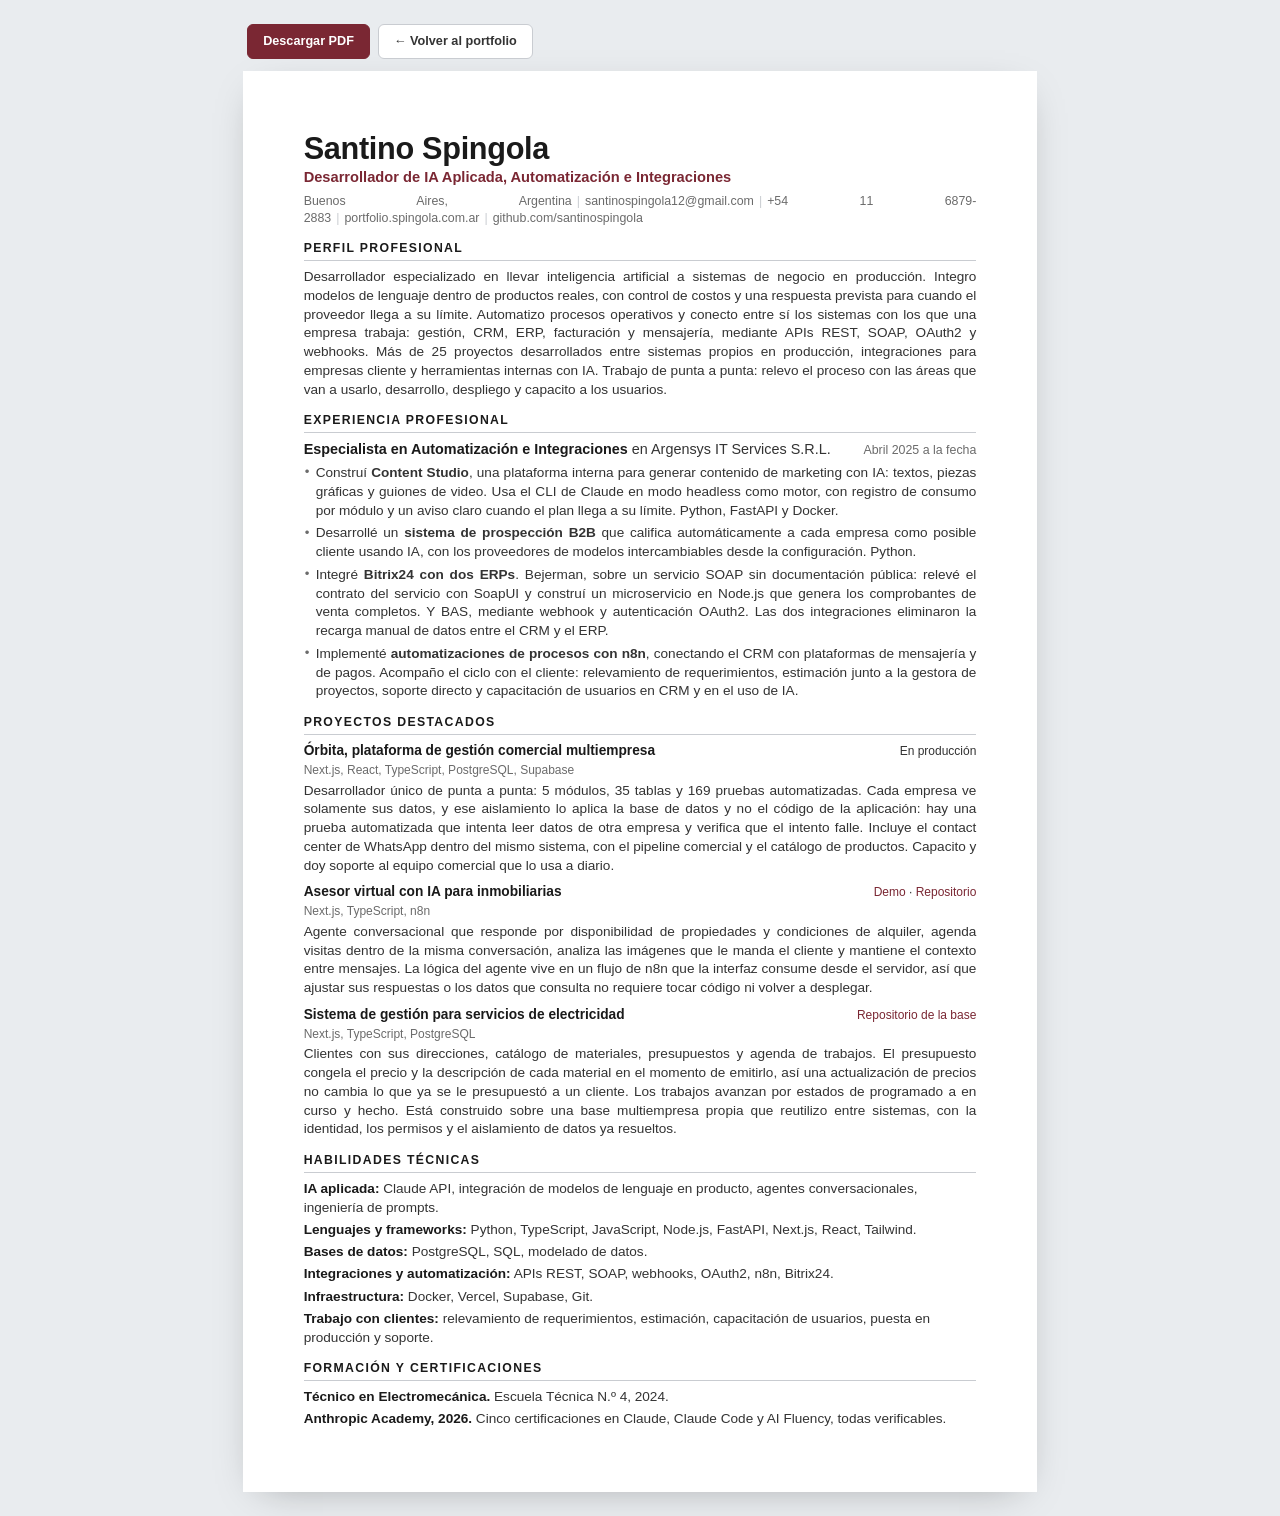
==== commit 1a801184: "CV: texto mas llano, stack acotado y proyecto de gestion para electricidad" ====
--- a/cv/index.html
+++ b/cv/index.html
@@ -97,7 +97,6 @@
   .skill-label{ font-weight:700; color:var(--ink); }
   .row{ margin-bottom:3px; text-align:left; }
   .row b{ color:var(--ink); font-weight:700; }
-
 
   /* ---------- Barra de acciones (solo pantalla) ---------- */
   .actions{
@@ -140,7 +139,8 @@
     <p class="role">Desarrollador de IA Aplicada, Automatización e Integraciones</p>
     <p class="contact">
       Buenos Aires, Argentina<span class="sep">|</span><a
-        href="mailto:santinospingola12@gmail.com">santinospingola12@gmail.com</a><span class="sep">|</span><a href="tel:+541168792883">+54 11 6879-2883</a><span class="sep">|</span><a
+        href="mailto:santinospingola12@gmail.com">santinospingola12@gmail.com</a><span class="sep">|</span><a
+        href="tel:+541168792883">+54 11 6879-2883</a><span class="sep">|</span><a
         href="https://portfolio.spingola.com.ar">portfolio.spingola.com.ar</a><span class="sep">|</span><a
         href="https://github.com/santinospingola">github.com/santinospingola</a>
     </p>
@@ -148,38 +148,35 @@
 
   <section>
     <h2>Perfil profesional</h2>
-    <p>Desarrollador especializado en llevar inteligencia artificial a sistemas de negocio en producción: integro
-      modelos de lenguaje dentro de productos reales, con control de costos, registro de consumo y degradación
-      controlada ante los límites del proveedor. Automatizo procesos operativos y conecto entre sí los sistemas con los
-      que una empresa trabaja —gestión, CRM, ERP, facturación y mensajería— mediante APIs REST, SOAP/WSDL, OAuth2 y
-      webhooks. Más de 25 proyectos desarrollados entre sistemas propios en producción, integraciones para empresas
-      cliente y herramientas internas con IA. Trabajo de punta a punta: relevo el proceso con las áreas que van a
-      usarlo, desarrollo, despliego y capacito a los usuarios.</p>
+    <p>Desarrollador especializado en llevar inteligencia artificial a sistemas de negocio en producción. Integro
+      modelos de lenguaje dentro de productos reales, con control de costos y una respuesta prevista para cuando el
+      proveedor llega a su límite. Automatizo procesos operativos y conecto entre sí los sistemas con los que una
+      empresa trabaja: gestión, CRM, ERP, facturación y mensajería, mediante APIs REST, SOAP, OAuth2 y webhooks. Más de
+      25 proyectos desarrollados entre sistemas propios en producción, integraciones para empresas cliente y
+      herramientas internas con IA. Trabajo de punta a punta: relevo el proceso con las áreas que van a usarlo,
+      desarrollo, despliego y capacito a los usuarios.</p>
   </section>
 
   <section>
     <h2>Experiencia profesional</h2>
     <div class="job-head">
-      <p class="job-title">Especialista en Automatización e Integraciones <span class="job-org">— Argensys IT Services
+      <p class="job-title">Especialista en Automatización e Integraciones <span class="job-org">en Argensys IT Services
           S.R.L.</span></p>
-      <span class="job-date">Abril 2025 — Presente</span>
+      <span class="job-date">Abril 2025 a la fecha</span>
     </div>
     <ul>
-      <li>Construí <b>Content Studio</b>, plataforma interna de generación de contenido con IA: copy, piezas gráficas
-        renderizadas, guiones y edición automática de video. Definí el uso del CLI de Claude en modo headless como motor
-        LLM en lugar de la API, con registro de consumo por módulo y degradación controlada al alcanzar el límite del
-        plan. FastAPI, SQLite, Playwright y Remotion, en Docker sobre VPS Linux.</li>
-      <li>Desarrollé un <b>sistema de prospección B2B con calificación automática de leads por IA</b>, con abstracción
-        multi-proveedor intercambiable por configuración (Groq/Llama 3.3, Gemini, OpenRouter, DeepSeek), prompts
-        versionados y cumplimiento de robots.txt y Ley 25.326. Python, Typer y Pydantic.</li>
-      <li>Integré <b>Bitrix24 con dos ERPs</b>: Bejerman sobre un servicio SOAP/WSDL sin documentación pública —relevé
-        el contrato con SoapUI y construí un microservicio Node.js/Express que genera los comprobantes de venta
-        completos— y BAS mediante webhook y OAuth2 con caché y renovación anticipada del token. Ambas integraciones
-        eliminaron la recarga manual entre CRM y ERP.</li>
-      <li>Implementé <b>automatizaciones de procesos con n8n</b> conectando el CRM con plataformas de mensajería y de
-        pagos, y acompaño el ciclo con el cliente: relevamiento de requerimientos, estimación junto a la gestora de
-        proyectos, soporte directo y capacitación de usuarios en CRM y en el uso de IA dentro de sistemas de gestión.
-      </li>
+      <li>Construí <b>Content Studio</b>, una plataforma interna para generar contenido de marketing con IA: textos,
+        piezas gráficas y guiones de video. Usa el CLI de Claude en modo headless como motor, con registro de consumo
+        por módulo y un aviso claro cuando el plan llega a su límite. Python, FastAPI y Docker.</li>
+      <li>Desarrollé un <b>sistema de prospección B2B</b> que califica automáticamente a cada empresa como posible
+        cliente usando IA, con los proveedores de modelos intercambiables desde la configuración. Python.</li>
+      <li>Integré <b>Bitrix24 con dos ERPs</b>. Bejerman, sobre un servicio SOAP sin documentación pública: relevé el
+        contrato del servicio con SoapUI y construí un microservicio en Node.js que genera los comprobantes de venta
+        completos. Y BAS, mediante webhook y autenticación OAuth2. Las dos integraciones eliminaron la recarga manual de
+        datos entre el CRM y el ERP.</li>
+      <li>Implementé <b>automatizaciones de procesos con n8n</b>, conectando el CRM con plataformas de mensajería y de
+        pagos. Acompaño el ciclo con el cliente: relevamiento de requerimientos, estimación junto a la gestora de
+        proyectos, soporte directo y capacitación de usuarios en CRM y en el uso de IA.</li>
     </ul>
   </section>
 
@@ -188,15 +185,15 @@
 
     <div class="proj">
       <div class="proj-head">
-        <span class="proj-name">Órbita — Plataforma de gestión comercial multi-tenant</span>
+        <span class="proj-name">Órbita, plataforma de gestión comercial multiempresa</span>
         <span class="proj-links">En producción</span>
       </div>
-      <p class="proj-stack">Next.js 15 · React 19 · TypeScript · Drizzle ORM · PostgreSQL · Supabase · Vercel</p>
-      <p>Desarrollador único de punta a punta: 5 módulos, 35 tablas, unas 27.700 líneas de TypeScript y 169 pruebas
-        automatizadas. Aislamiento entre empresas por Row Level Security en la base de datos, verificado por una prueba
-        que intenta el acceso cruzado; bus de eventos persistido con outbox transaccional y cola de fallidos operable;
-        arquitectura de puertos y adaptadores con ocho integraciones, incluido un puerto de IA; y contact center de
-        WhatsApp con capa anticorrupción. Capacito y doy soporte al equipo comercial que lo usa a diario.</p>
+      <p class="proj-stack">Next.js, React, TypeScript, PostgreSQL, Supabase</p>
+      <p>Desarrollador único de punta a punta: 5 módulos, 35 tablas y 169 pruebas automatizadas. Cada empresa ve
+        solamente sus datos, y ese aislamiento lo aplica la base de datos y no el código de la aplicación: hay una
+        prueba automatizada que intenta leer datos de otra empresa y verifica que el intento falle. Incluye el contact
+        center de WhatsApp dentro del mismo sistema, con el pipeline comercial y el catálogo de productos. Capacito y
+        doy soporte al equipo comercial que lo usa a diario.</p>
     </div>
 
     <div class="proj">
@@ -205,48 +202,47 @@
         <span class="proj-links"><a href="https://sistema-inmobiliarias.vercel.app">Demo</a> · <a
             href="https://github.com/santinospingola/argensys-chatbot">Repositorio</a></span>
       </div>
-      <p class="proj-stack">Next.js · TypeScript · n8n · Vercel</p>
-      <p>Agente conversacional que responde disponibilidad y condiciones de alquiler, agenda visitas dentro de la misma
-        conversación, analiza imágenes de propiedades y mantiene el contexto entre mensajes. La lógica del agente vive
-        en un flujo de n8n y la interfaz lo consume por webhook desde el servidor, nunca desde el navegador: el
-        comportamiento se ajusta editando el flujo, sin volver a desplegar.</p>
+      <p class="proj-stack">Next.js, TypeScript, n8n</p>
+      <p>Agente conversacional que responde por disponibilidad de propiedades y condiciones de alquiler, agenda visitas
+        dentro de la misma conversación, analiza las imágenes que le manda el cliente y mantiene el contexto entre
+        mensajes. La lógica del agente vive en un flujo de n8n que la interfaz consume desde el servidor, así que
+        ajustar sus respuestas o los datos que consulta no requiere tocar código ni volver a desplegar.</p>
     </div>
 
     <div class="proj">
       <div class="proj-head">
-        <span class="proj-name">Plataforma base para sistemas de gestión y verticales</span>
-        <span class="proj-links"><a href="https://github.com/santinospingola/gestion-starter">Repositorio</a></span>
+        <span class="proj-name">Sistema de gestión para servicios de electricidad</span>
+        <span class="proj-links"><a href="https://github.com/santinospingola/gestion-starter">Repositorio de la
+            base</a></span>
       </div>
-      <p class="proj-stack">Next.js · TypeScript · PostgreSQL · RLS · RBAC</p>
-      <p>Núcleo de Órbita extraído a una base sin dominio de negocio —identidad, permisos, multi-tenancy, eventos,
-        cifrado de secretos y puertos de integración— donde incorporar un módulo requiere tres declaraciones. Sobre esa
-        base construí un sistema para servicios de electricidad y un vertical de distribución mayorista con motor de
-        precios y facturación electrónica, además del análisis funcional de cinco rubros.</p>
+      <p class="proj-stack">Next.js, TypeScript, PostgreSQL</p>
+      <p>Clientes con sus direcciones, catálogo de materiales, presupuestos y agenda de trabajos. El presupuesto congela
+        el precio y la descripción de cada material en el momento de emitirlo, así una actualización de precios no
+        cambia lo que ya se le presupuestó a un cliente. Los trabajos avanzan por estados de programado a en curso y
+        hecho. Está construido sobre una base multiempresa propia que reutilizo entre sistemas, con la identidad, los
+        permisos y el aislamiento de datos ya resueltos.</p>
     </div>
   </section>
 
   <section>
     <h2>Habilidades técnicas</h2>
-    <p class="skill"><span class="skill-label">IA aplicada:</span> Claude API · Integración de LLMs en producto · Claude
-      Code en modo headless · Abstracción multi-proveedor (Groq, Gemini, OpenRouter, DeepSeek) · Ingeniería de prompts ·
-      Agentes · Control de costos y consumo de tokens · MCP</p>
-    <p class="skill"><span class="skill-label">Automatización e integraciones:</span> REST · SOAP/WSDL · Webhooks ·
-      OAuth2 · Integraciones con terceros · Automatización de procesos de negocio · n8n · Bitrix24 · Bejerman ERP · BAS ·
-      Idempotencia y control de tasa</p>
-    <p class="skill"><span class="skill-label">Desarrollo:</span> Python · TypeScript · JavaScript · Node.js · FastAPI ·
-      Express · Next.js 15 · React 19 · Tailwind · PostgreSQL · Drizzle ORM · SQLite</p>
-    <p class="skill"><span class="skill-label">Arquitectura e infraestructura:</span> Multi-tenancy con RLS · RBAC ·
-      Arquitectura hexagonal · Arquitectura orientada a eventos · Docker · Vercel · Supabase · Railway · VPS Linux ·
-      GitHub Actions · Vitest · Playwright</p>
-    <p class="skill"><span class="skill-label">Trabajo con clientes:</span> Relevamiento de requerimientos · Estimación
-      y planificación · Capacitación de usuarios · Puesta en producción y soporte</p>
+    <p class="skill"><span class="skill-label">IA aplicada:</span> Claude API, integración de modelos de lenguaje en
+      producto, agentes conversacionales, ingeniería de prompts.</p>
+    <p class="skill"><span class="skill-label">Lenguajes y frameworks:</span> Python, TypeScript, JavaScript, Node.js,
+      FastAPI, Next.js, React, Tailwind.</p>
+    <p class="skill"><span class="skill-label">Bases de datos:</span> PostgreSQL, SQL, modelado de datos.</p>
+    <p class="skill"><span class="skill-label">Integraciones y automatización:</span> APIs REST, SOAP, webhooks, OAuth2,
+      n8n, Bitrix24.</p>
+    <p class="skill"><span class="skill-label">Infraestructura:</span> Docker, Vercel, Supabase, Git.</p>
+    <p class="skill"><span class="skill-label">Trabajo con clientes:</span> relevamiento de requerimientos, estimación,
+      capacitación de usuarios, puesta en producción y soporte.</p>
   </section>
 
   <section>
     <h2>Formación y certificaciones</h2>
-    <p class="row"><b>Técnico en Electromecánica</b> — Escuela Técnica N.º 4 · 2024</p>
-    <p class="row"><b>Anthropic Academy</b> · 2026 — Claude 101 · Claude Code 101 · Claude Code in Action · AI Fluency:
-      Framework &amp; Foundations · Introduction to Claude Cowork (certificados verificables)</p>
+    <p class="row"><b>Técnico en Electromecánica.</b> Escuela Técnica N.º 4, 2024.</p>
+    <p class="row"><b>Anthropic Academy, 2026.</b> Cinco certificaciones en Claude, Claude Code y AI Fluency, todas
+      verificables.</p>
   </section>
 
 </div>
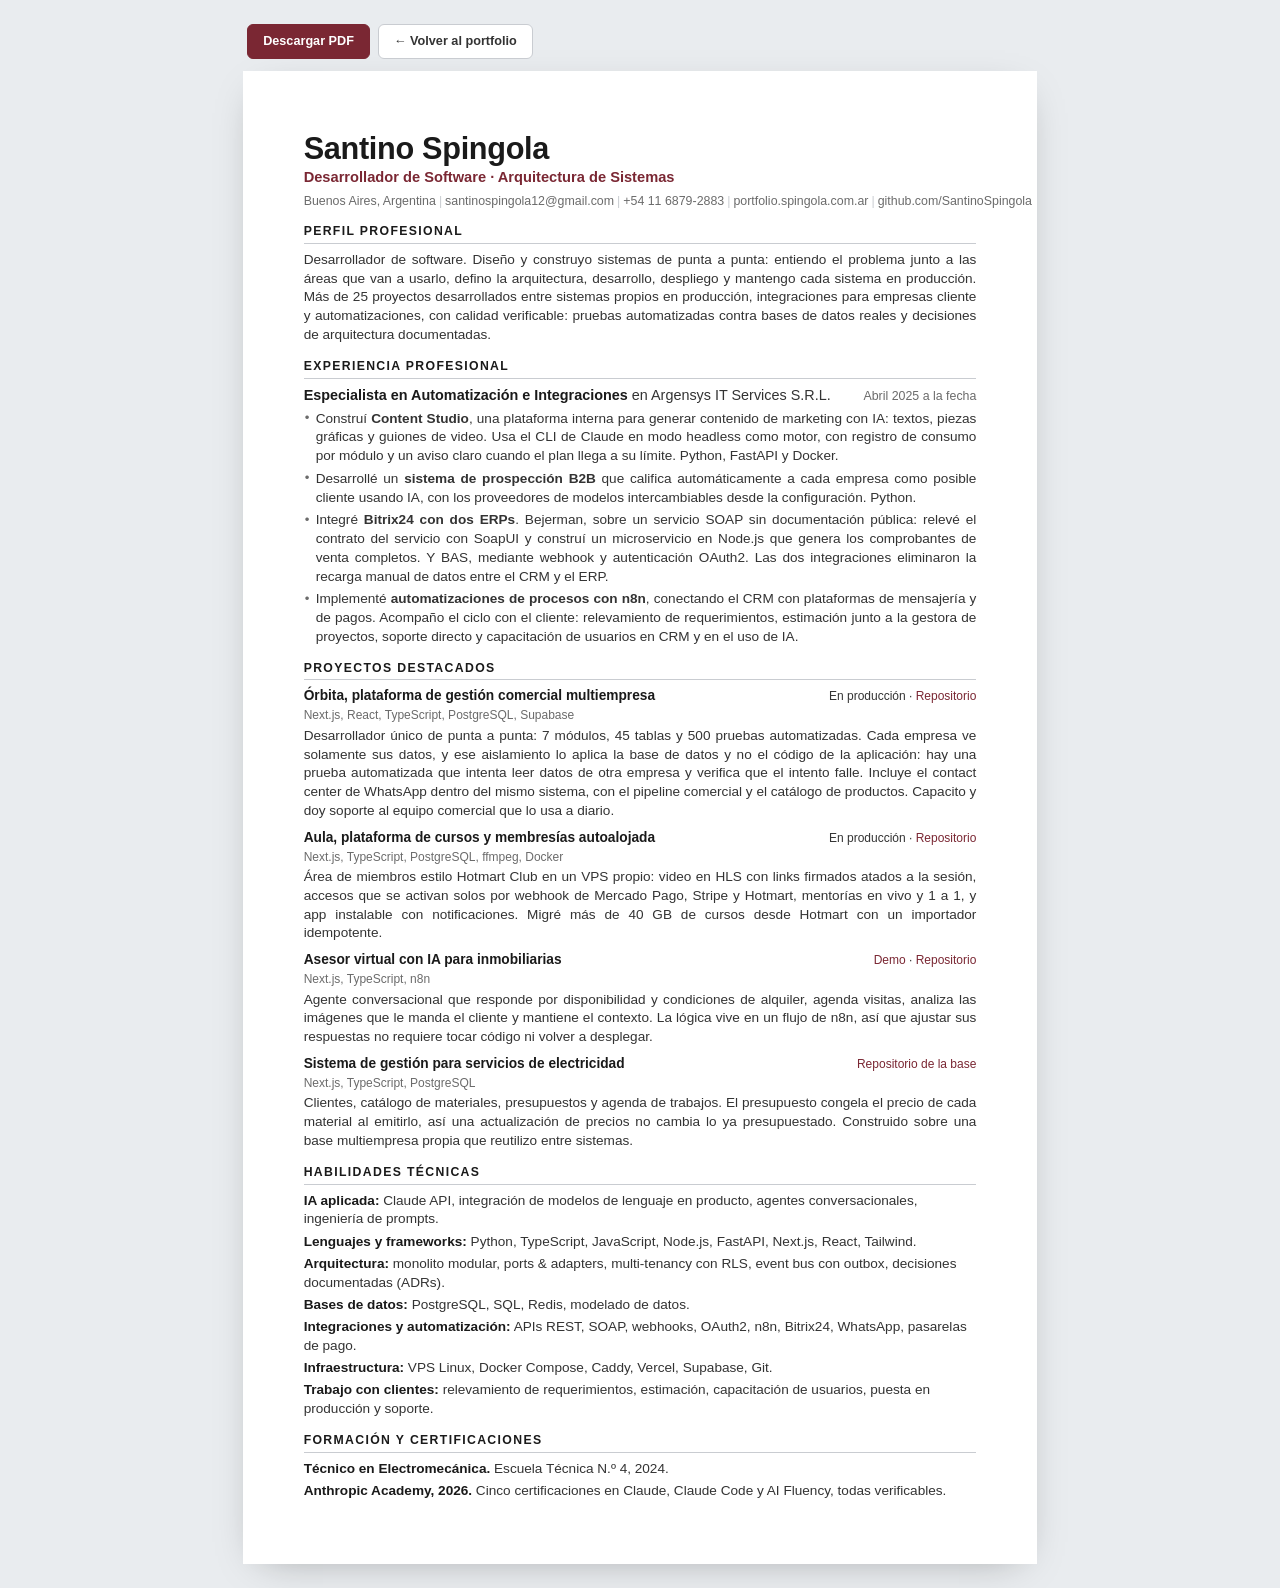
==== commit 182cff8d: "Portfolio: presentación general, casos Aula, Titan Gym y n8n, capturas y CV actualizado - Título, So" ====
--- a/cv/index.html
+++ b/cv/index.html
@@ -3,6 +3,7 @@
 <head>
 <meta charset="UTF-8">
 <meta name="viewport" content="width=device-width, initial-scale=1.0">
+<meta name="robots" content="noindex, nofollow">
 <title>CV — Santino Spingola</title>
 <style>
   @page { size: A4; margin: 12mm 13mm; }
@@ -41,10 +42,11 @@
     font-size:11pt; color:var(--accent); font-weight:600;
     margin-top:1px; margin-bottom:6px;
   }
-  .contact{ font-size:9.3pt; color:var(--mute); }
+  .contact{ font-size:9.3pt; color:var(--mute); text-align:left; }
+  .contact a{ white-space:nowrap; }
   .contact a{ color:var(--mute); text-decoration:none; }
   .contact a:hover{ text-decoration:underline; }
-  .contact .sep{ margin:0 5px; color:var(--rule); }
+  .contact .sep{ margin:0 3px; color:var(--rule); }
 
   /* ---------- Secciones ---------- */
   section{ margin-top:13px; }
@@ -136,25 +138,23 @@
 
   <header>
     <h1>Santino Spingola</h1>
-    <p class="role">Desarrollador de IA Aplicada, Automatización e Integraciones</p>
+    <p class="role">Desarrollador de Software · Arquitectura de Sistemas</p>
     <p class="contact">
-      Buenos Aires, Argentina<span class="sep">|</span><a
+      Buenos&nbsp;Aires,&nbsp;Argentina<span class="sep">|</span><a
         href="mailto:santinospingola12@gmail.com">santinospingola12@gmail.com</a><span class="sep">|</span><a
         href="tel:+541168792883">+54 11 6879-2883</a><span class="sep">|</span><a
         href="https://portfolio.spingola.com.ar">portfolio.spingola.com.ar</a><span class="sep">|</span><a
-        href="https://github.com/santinospingola">github.com/santinospingola</a>
+        href="https://github.com/SantinoSpingola">github.com/SantinoSpingola</a>
     </p>
   </header>
 
   <section>
     <h2>Perfil profesional</h2>
-    <p>Desarrollador especializado en llevar inteligencia artificial a sistemas de negocio en producción. Integro
-      modelos de lenguaje dentro de productos reales, con control de costos y una respuesta prevista para cuando el
-      proveedor llega a su límite. Automatizo procesos operativos y conecto entre sí los sistemas con los que una
-      empresa trabaja: gestión, CRM, ERP, facturación y mensajería, mediante APIs REST, SOAP, OAuth2 y webhooks. Más de
-      25 proyectos desarrollados entre sistemas propios en producción, integraciones para empresas cliente y
-      herramientas internas con IA. Trabajo de punta a punta: relevo el proceso con las áreas que van a usarlo,
-      desarrollo, despliego y capacito a los usuarios.</p>
+    <p>Desarrollador de software. Diseño y construyo sistemas de punta a punta: entiendo el problema junto a las
+      áreas que van a usarlo, defino la arquitectura, desarrollo, despliego y mantengo cada sistema en producción.
+      Más de 25 proyectos desarrollados entre sistemas propios en producción, integraciones para empresas cliente y
+      automatizaciones, con calidad verificable: pruebas automatizadas contra bases de datos reales y decisiones de
+      arquitectura documentadas.</p>
   </section>
 
   <section>
@@ -186,10 +186,10 @@
     <div class="proj">
       <div class="proj-head">
         <span class="proj-name">Órbita, plataforma de gestión comercial multiempresa</span>
-        <span class="proj-links">En producción</span>
+        <span class="proj-links">En producción · <a href="https://github.com/SantinoSpingola/orbita-crm">Repositorio</a></span>
       </div>
       <p class="proj-stack">Next.js, React, TypeScript, PostgreSQL, Supabase</p>
-      <p>Desarrollador único de punta a punta: 5 módulos, 35 tablas y 169 pruebas automatizadas. Cada empresa ve
+      <p>Desarrollador único de punta a punta: 7 módulos, 45 tablas y 500 pruebas automatizadas. Cada empresa ve
         solamente sus datos, y ese aislamiento lo aplica la base de datos y no el código de la aplicación: hay una
         prueba automatizada que intenta leer datos de otra empresa y verifica que el intento falle. Incluye el contact
         center de WhatsApp dentro del mismo sistema, con el pipeline comercial y el catálogo de productos. Capacito y
@@ -198,29 +198,37 @@
 
     <div class="proj">
       <div class="proj-head">
+        <span class="proj-name">Aula, plataforma de cursos y membresías autoalojada</span>
+        <span class="proj-links">En producción · <a href="https://github.com/SantinoSpingola/aula-plataforma-cursos">Repositorio</a></span>
+      </div>
+      <p class="proj-stack">Next.js, TypeScript, PostgreSQL, ffmpeg, Docker</p>
+      <p>Área de miembros estilo Hotmart Club en un VPS propio: video en HLS con links firmados atados a la sesión,
+        accesos que se activan solos por webhook de Mercado Pago, Stripe y Hotmart, mentorías en vivo y 1 a 1, y app
+        instalable con notificaciones. Migré más de 40 GB de cursos desde Hotmart con un importador idempotente.</p>
+    </div>
+
+    <div class="proj">
+      <div class="proj-head">
         <span class="proj-name">Asesor virtual con IA para inmobiliarias</span>
         <span class="proj-links"><a href="https://sistema-inmobiliarias.vercel.app">Demo</a> · <a
-            href="https://github.com/santinospingola/argensys-chatbot">Repositorio</a></span>
+            href="https://github.com/SantinoSpingola/argensys-chatbot">Repositorio</a></span>
       </div>
       <p class="proj-stack">Next.js, TypeScript, n8n</p>
-      <p>Agente conversacional que responde por disponibilidad de propiedades y condiciones de alquiler, agenda visitas
-        dentro de la misma conversación, analiza las imágenes que le manda el cliente y mantiene el contexto entre
-        mensajes. La lógica del agente vive en un flujo de n8n que la interfaz consume desde el servidor, así que
-        ajustar sus respuestas o los datos que consulta no requiere tocar código ni volver a desplegar.</p>
+      <p>Agente conversacional que responde por disponibilidad y condiciones de alquiler, agenda visitas, analiza las
+        imágenes que le manda el cliente y mantiene el contexto. La lógica vive en un flujo de n8n, así que ajustar sus
+        respuestas no requiere tocar código ni volver a desplegar.</p>
     </div>
 
     <div class="proj">
       <div class="proj-head">
         <span class="proj-name">Sistema de gestión para servicios de electricidad</span>
-        <span class="proj-links"><a href="https://github.com/santinospingola/gestion-starter">Repositorio de la
+        <span class="proj-links"><a href="https://github.com/SantinoSpingola/gestion-starter">Repositorio de la
             base</a></span>
       </div>
       <p class="proj-stack">Next.js, TypeScript, PostgreSQL</p>
-      <p>Clientes con sus direcciones, catálogo de materiales, presupuestos y agenda de trabajos. El presupuesto congela
-        el precio y la descripción de cada material en el momento de emitirlo, así una actualización de precios no
-        cambia lo que ya se le presupuestó a un cliente. Los trabajos avanzan por estados de programado a en curso y
-        hecho. Está construido sobre una base multiempresa propia que reutilizo entre sistemas, con la identidad, los
-        permisos y el aislamiento de datos ya resueltos.</p>
+      <p>Clientes, catálogo de materiales, presupuestos y agenda de trabajos. El presupuesto congela el precio de cada
+        material al emitirlo, así una actualización de precios no cambia lo ya presupuestado. Construido sobre una base
+        multiempresa propia que reutilizo entre sistemas.</p>
     </div>
   </section>
 
@@ -230,10 +238,13 @@
       producto, agentes conversacionales, ingeniería de prompts.</p>
     <p class="skill"><span class="skill-label">Lenguajes y frameworks:</span> Python, TypeScript, JavaScript, Node.js,
       FastAPI, Next.js, React, Tailwind.</p>
-    <p class="skill"><span class="skill-label">Bases de datos:</span> PostgreSQL, SQL, modelado de datos.</p>
+    <p class="skill"><span class="skill-label">Arquitectura:</span> monolito modular, ports &amp; adapters,
+      multi-tenancy con RLS, event bus con outbox, decisiones documentadas (ADRs).</p>
+    <p class="skill"><span class="skill-label">Bases de datos:</span> PostgreSQL, SQL, Redis, modelado de datos.</p>
     <p class="skill"><span class="skill-label">Integraciones y automatización:</span> APIs REST, SOAP, webhooks, OAuth2,
-      n8n, Bitrix24.</p>
-    <p class="skill"><span class="skill-label">Infraestructura:</span> Docker, Vercel, Supabase, Git.</p>
+      n8n, Bitrix24, WhatsApp, pasarelas de pago.</p>
+    <p class="skill"><span class="skill-label">Infraestructura:</span> VPS Linux, Docker Compose, Caddy, Vercel,
+      Supabase, Git.</p>
     <p class="skill"><span class="skill-label">Trabajo con clientes:</span> relevamiento de requerimientos, estimación,
       capacitación de usuarios, puesta en producción y soporte.</p>
   </section>
